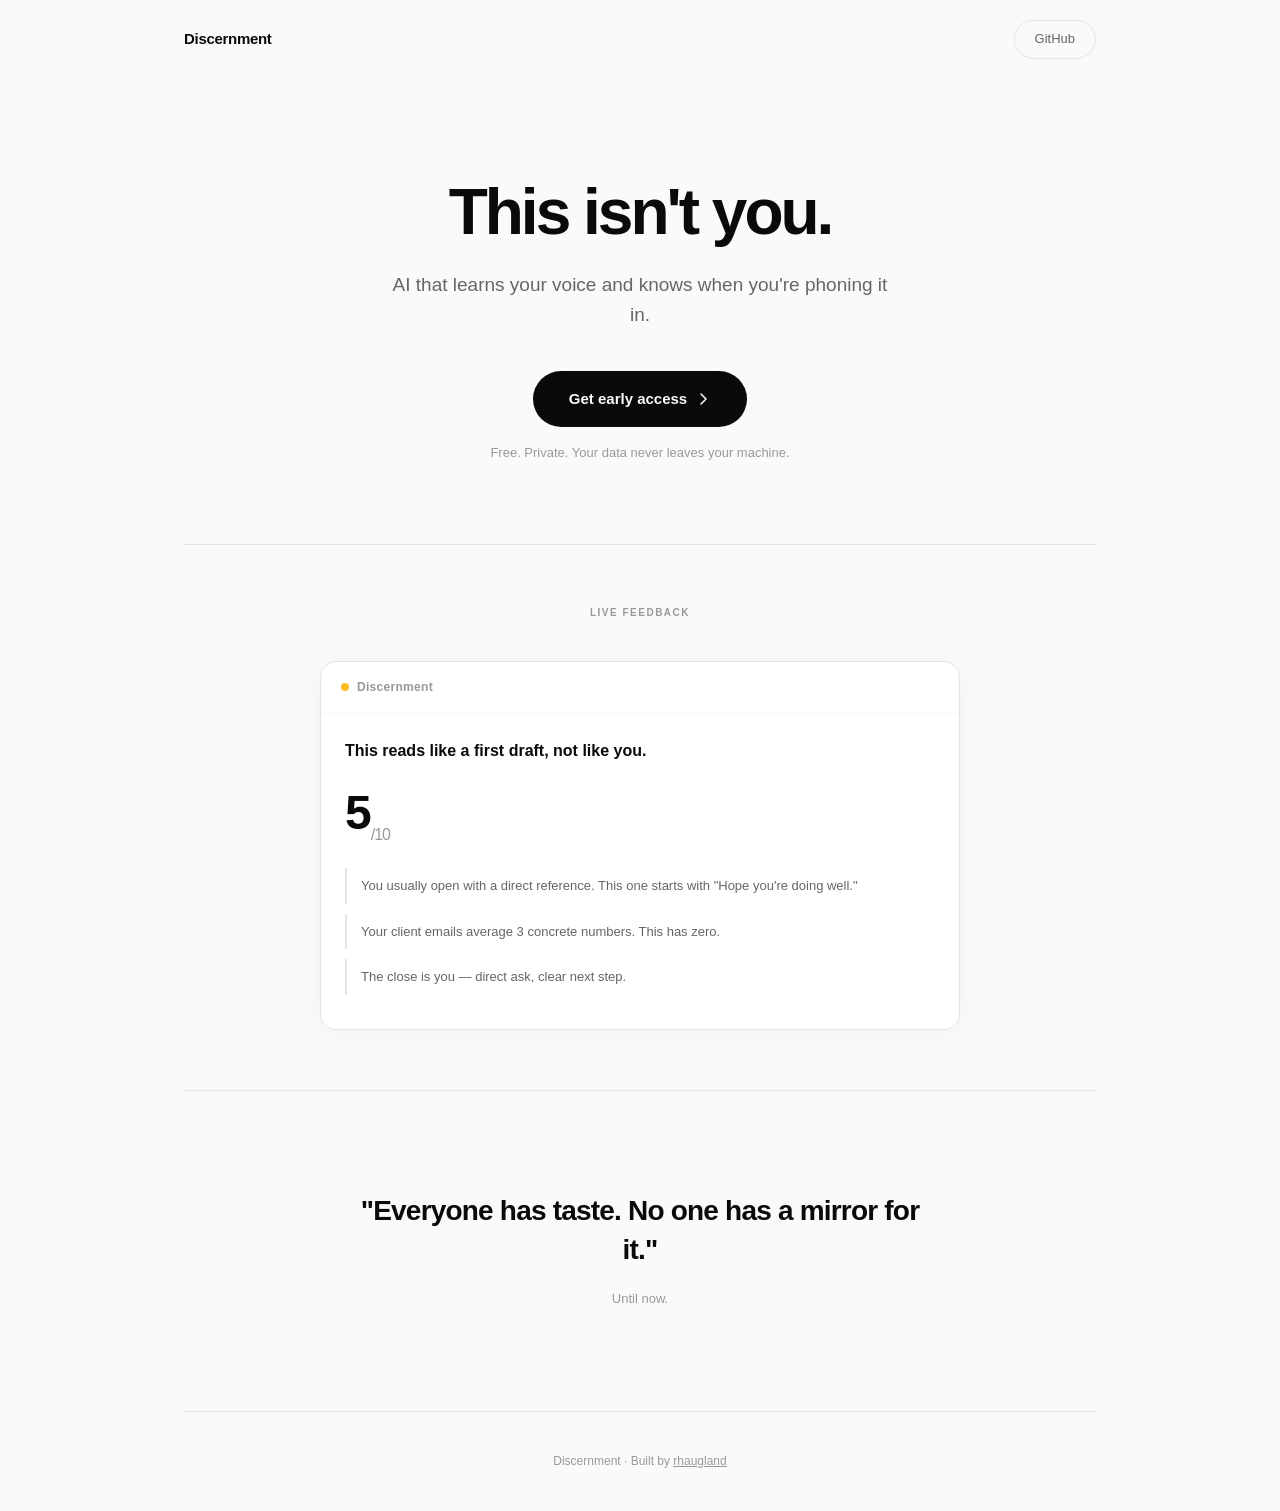
==== site/index.html @ fcc42fff "Remove how it works and what it learns sections Co-Authored-By: Claude Opus 4.6 <noreply@anthropic.c" ====
<!DOCTYPE html>
<html lang="en">
<head>
<meta charset="utf-8">
<meta name="viewport" content="width=device-width, initial-scale=1">
<title>Discernment — Your Personal Taste Engine</title>
<meta name="description" content="Discernment reads your writing, learns your voice, and tells you when you're not being you. A Chrome extension that holds you to your own standard.">
<style>
  * { margin: 0; padding: 0; box-sizing: border-box; }

  :root {
    --black: #0a0a0a;
    --white: #fafafa;
    --gray-1: #f5f5f5;
    --gray-2: #e5e5e5;
    --gray-3: #999;
    --gray-4: #666;
    --green: #34d399;
    --yellow: #fbbf24;
    --red: #f87171;
  }

  body {
    font-family: -apple-system, BlinkMacSystemFont, "SF Pro Display", "Helvetica Neue", sans-serif;
    background: var(--white);
    color: var(--black);
    line-height: 1.6;
    -webkit-font-smoothing: antialiased;
  }

  .container { max-width: 960px; margin: 0 auto; padding: 0 24px; }

  /* ── Nav ── */
  nav {
    padding: 20px 0;
    display: flex;
    justify-content: space-between;
    align-items: center;
  }
  .logo { font-size: 15px; font-weight: 700; letter-spacing: -0.3px; }
  .nav-link {
    font-size: 13px; color: var(--gray-4); text-decoration: none;
    padding: 8px 20px; border: 1px solid var(--gray-2); border-radius: 100px;
    transition: all 0.15s;
  }
  .nav-link:hover { border-color: var(--black); color: var(--black); }

  /* ── Hero ── */
  .hero {
    text-align: center;
    padding: 100px 0 80px;
    max-width: 680px;
    margin: 0 auto;
  }
  .hero h1 {
    font-size: 64px;
    font-weight: 700;
    letter-spacing: -3px;
    line-height: 1.05;
    margin-bottom: 24px;
  }
  .hero p {
    font-size: 19px;
    color: var(--gray-4);
    line-height: 1.6;
    max-width: 520px;
    margin: 0 auto 40px;
  }
  .hero-cta {
    display: inline-flex;
    align-items: center;
    gap: 8px;
    padding: 16px 36px;
    background: var(--black);
    color: var(--white);
    border: none;
    border-radius: 100px;
    font-size: 15px;
    font-weight: 600;
    text-decoration: none;
    transition: all 0.2s;
    cursor: pointer;
    font-family: inherit;
  }
  .hero-cta:hover { transform: translateY(-2px); box-shadow: 0 8px 30px rgba(0,0,0,0.12); }
  .hero-sub {
    margin-top: 16px;
    font-size: 13px;
    color: var(--gray-3);
  }

  /* ── Demo section ── */
  .demo {
    padding: 60px 0;
    border-top: 1px solid var(--gray-2);
  }
  .demo-label {
    text-align: center;
    font-size: 10px;
    font-weight: 700;
    text-transform: uppercase;
    letter-spacing: 1.5px;
    color: var(--gray-3);
    margin-bottom: 40px;
  }

  .demo-card {
    background: #fff;
    border-radius: 16px;
    border: 1px solid var(--gray-2);
    overflow: hidden;
    max-width: 640px;
    margin: 0 auto;
    box-shadow: 0 2px 20px rgba(0,0,0,0.04);
  }
  .demo-header {
    padding: 16px 20px;
    border-bottom: 1px solid var(--gray-1);
    display: flex;
    align-items: center;
    gap: 8px;
  }
  .demo-dot {
    width: 8px; height: 8px; border-radius: 50%;
  }
  .demo-header span {
    font-size: 12px; font-weight: 600; color: var(--gray-3);
    letter-spacing: 0.3px;
  }
  .demo-body { padding: 24px; }
  .demo-verdict {
    font-size: 16px; font-weight: 600; margin-bottom: 12px;
  }
  .demo-score {
    font-size: 48px; font-weight: 700; letter-spacing: -1px; margin-bottom: 16px;
  }
  .demo-score sub { font-size: 16px; color: var(--gray-3); font-weight: 400; }
  .demo-detail {
    padding: 8px 0 8px 14px;
    border-left: 2px solid var(--gray-2);
    font-size: 13px;
    color: var(--gray-4);
    margin-bottom: 10px;
    line-height: 1.5;
  }

  /* ── How it works ── */
  .how {
    padding: 80px 0;
    border-top: 1px solid var(--gray-2);
  }
  .how h2 {
    text-align: center;
    font-size: 36px;
    font-weight: 700;
    letter-spacing: -1.5px;
    margin-bottom: 60px;
  }
  .steps-grid {
    display: grid;
    grid-template-columns: repeat(4, 1fr);
    gap: 32px;
  }
  .step-card { text-align: center; }
  .step-num {
    width: 36px; height: 36px; border-radius: 50%;
    background: var(--black); color: var(--white);
    display: inline-flex; align-items: center; justify-content: center;
    font-size: 14px; font-weight: 700; margin-bottom: 16px;
  }
  .step-card h3 { font-size: 15px; font-weight: 600; margin-bottom: 8px; }
  .step-card p { font-size: 13px; color: var(--gray-4); line-height: 1.5; }

  /* ── Features ── */
  .features {
    padding: 80px 0;
    border-top: 1px solid var(--gray-2);
  }
  .features h2 {
    text-align: center;
    font-size: 36px;
    font-weight: 700;
    letter-spacing: -1.5px;
    margin-bottom: 60px;
  }
  .feature-grid {
    display: grid;
    grid-template-columns: 1fr 1fr;
    gap: 16px;
  }
  .feature-card {
    background: #fff;
    border: 1px solid var(--gray-2);
    border-radius: 14px;
    padding: 28px;
  }
  .feature-card h3 { font-size: 15px; font-weight: 600; margin-bottom: 8px; }
  .feature-card p { font-size: 13px; color: var(--gray-4); line-height: 1.5; }

  /* ── The line ── */
  .the-line {
    padding: 100px 0;
    text-align: center;
    border-top: 1px solid var(--gray-2);
  }
  .the-line blockquote {
    font-size: 28px;
    font-weight: 600;
    letter-spacing: -0.8px;
    line-height: 1.4;
    max-width: 560px;
    margin: 0 auto 16px;
  }
  .the-line cite {
    font-style: normal;
    font-size: 13px;
    color: var(--gray-3);
  }

  /* ── Footer ── */
  footer {
    padding: 40px 0;
    border-top: 1px solid var(--gray-2);
    text-align: center;
    font-size: 12px;
    color: var(--gray-3);
  }

  /* ── Responsive ── */
  @media (max-width: 768px) {
    .hero h1 { font-size: 40px; letter-spacing: -2px; }
    .hero p { font-size: 16px; }
    .steps-grid { grid-template-columns: 1fr 1fr; gap: 24px; }
    .feature-grid { grid-template-columns: 1fr; }
    .how h2, .features h2 { font-size: 28px; }
    .the-line blockquote { font-size: 22px; }
  }
</style>
</head>
<body>

<div class="container">
  <nav>
    <div class="logo">Discernment</div>
    <a href="https://github.com/rhaugland/discernment" class="nav-link" target="_blank">GitHub</a>
  </nav>
</div>

<div class="container">
  <div class="hero">
    <h1>This isn't you.</h1>
    <p>AI that learns your voice and knows when you're phoning it in.</p>
    <a href="https://github.com/rhaugland/discernment" class="hero-cta">
      Get early access
      <svg width="16" height="16" viewBox="0 0 16 16" fill="none"><path d="M6 3L11 8L6 13" stroke="currentColor" stroke-width="1.5" stroke-linecap="round" stroke-linejoin="round"/></svg>
    </a>
    <div class="hero-sub">Free. Private. Your data never leaves your machine.</div>
  </div>
</div>

<div class="container">
  <div class="demo">
    <div class="demo-label">Live feedback</div>
    <div class="demo-card">
      <div class="demo-header">
        <div class="demo-dot" style="background: var(--yellow);"></div>
        <span>Discernment</span>
      </div>
      <div class="demo-body">
        <div class="demo-verdict">This reads like a first draft, not like you.</div>
        <div class="demo-score">5<sub>/10</sub></div>
        <div class="demo-detail">You usually open with a direct reference. This one starts with "Hope you're doing well."</div>
        <div class="demo-detail">Your client emails average 3 concrete numbers. This has zero.</div>
        <div class="demo-detail">The close is you — direct ask, clear next step.</div>
      </div>
    </div>
  </div>
</div>


<div class="container">
  <div class="the-line">
    <blockquote>"Everyone has taste. No one has a mirror for it."</blockquote>
    <cite>Until now.</cite>
  </div>
</div>

<div class="container">
  <footer>
    Discernment &middot; Built by <a href="https://github.com/rhaugland" style="color: inherit;">rhaugland</a>
  </footer>
</div>

</body>
</html>
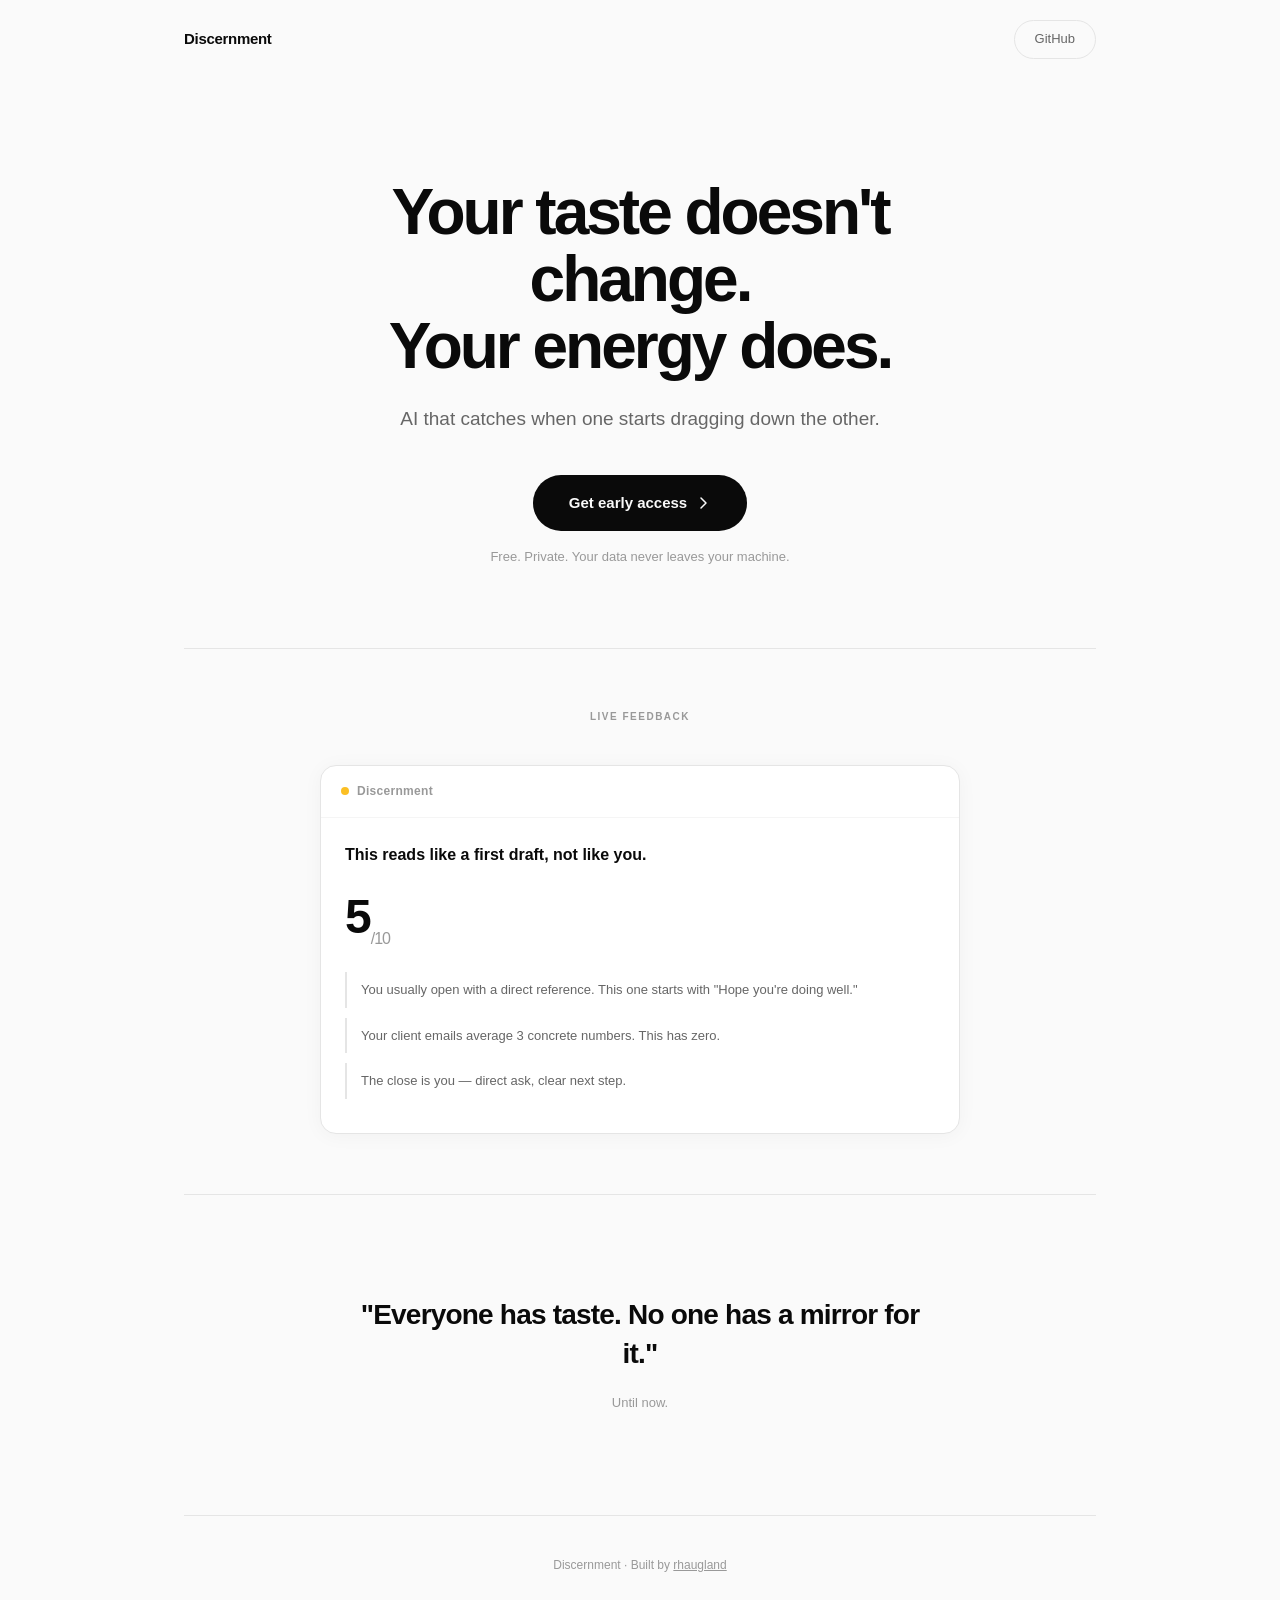
==== commit 9b512cf6: "New hero copy — taste vs energy framing Co-Authored-By: Claude Opus 4.6 <noreply@anthropic.com>" ====
--- a/site/index.html
+++ b/site/index.html
@@ -248,8 +248,8 @@
 
 <div class="container">
   <div class="hero">
-    <h1>This isn't you.</h1>
-    <p>AI that learns your voice and knows when you're phoning it in.</p>
+    <h1>Your taste doesn't change.<br>Your energy does.</h1>
+    <p>AI that catches when one starts dragging down the other.</p>
     <a href="https://github.com/rhaugland/discernment" class="hero-cta">
       Get early access
       <svg width="16" height="16" viewBox="0 0 16 16" fill="none"><path d="M6 3L11 8L6 13" stroke="currentColor" stroke-width="1.5" stroke-linecap="round" stroke-linejoin="round"/></svg>
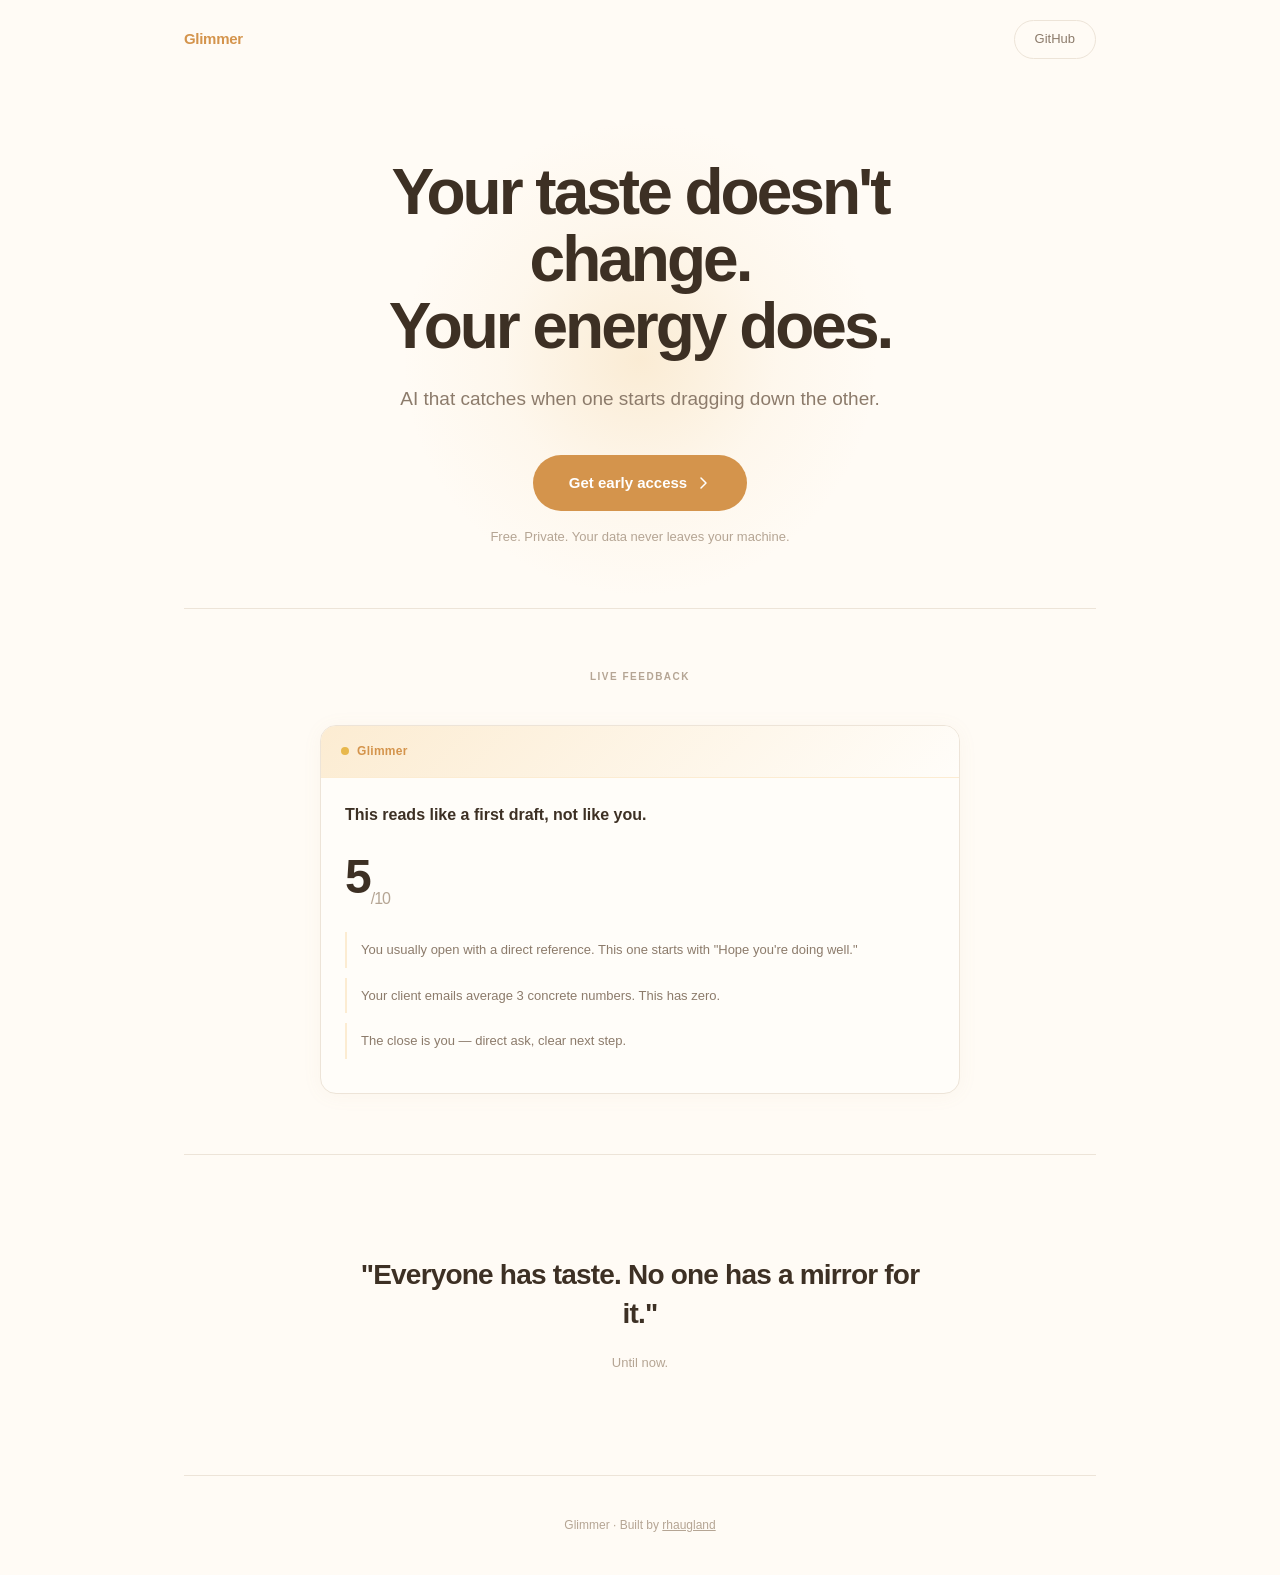
==== commit 7c3318cd: "Rebrand to Glimmer — warm gold palette, sun-through-clouds feel Co-Authored-By: Claude Opus 4.6 <nor" ====
--- a/site/index.html
+++ b/site/index.html
@@ -3,27 +3,32 @@
 <head>
 <meta charset="utf-8">
 <meta name="viewport" content="width=device-width, initial-scale=1">
-<title>Discernment — Your Personal Taste Engine</title>
-<meta name="description" content="Discernment reads your writing, learns your voice, and tells you when you're not being you. A Chrome extension that holds you to your own standard.">
+<title>Glimmer — Your Personal Taste Engine</title>
+<meta name="description" content="AI that learns your voice and catches when your energy isn't matching your taste.">
 <style>
   * { margin: 0; padding: 0; box-sizing: border-box; }
 
   :root {
-    --black: #0a0a0a;
-    --white: #fafafa;
-    --gray-1: #f5f5f5;
-    --gray-2: #e5e5e5;
-    --gray-3: #999;
-    --gray-4: #666;
-    --green: #34d399;
-    --yellow: #fbbf24;
-    --red: #f87171;
+    --cream: #FFFBF5;
+    --warm-white: #FFF7ED;
+    --gold: #D4944C;
+    --gold-light: #F0C888;
+    --gold-glow: #FCECD2;
+    --amber: #C17F3A;
+    --text: #3D3024;
+    --text-soft: #8C7B6B;
+    --text-muted: #B5A594;
+    --border: #EDE4D8;
+    --card: #FFFDF9;
+    --green: #7EBD6E;
+    --yellow: #E8B84C;
+    --red: #D4735E;
   }
 
   body {
     font-family: -apple-system, BlinkMacSystemFont, "SF Pro Display", "Helvetica Neue", sans-serif;
-    background: var(--white);
-    color: var(--black);
+    background: var(--cream);
+    color: var(--text);
     line-height: 1.6;
     -webkit-font-smoothing: antialiased;
   }
@@ -37,42 +42,67 @@
     justify-content: space-between;
     align-items: center;
   }
-  .logo { font-size: 15px; font-weight: 700; letter-spacing: -0.3px; }
+  .logo {
+    font-size: 15px; font-weight: 700; letter-spacing: -0.3px;
+    color: var(--gold);
+  }
   .nav-link {
-    font-size: 13px; color: var(--gray-4); text-decoration: none;
-    padding: 8px 20px; border: 1px solid var(--gray-2); border-radius: 100px;
+    font-size: 13px; color: var(--text-soft); text-decoration: none;
+    padding: 8px 20px; border: 1px solid var(--border); border-radius: 100px;
     transition: all 0.15s;
   }
-  .nav-link:hover { border-color: var(--black); color: var(--black); }
+  .nav-link:hover { border-color: var(--gold); color: var(--text); }
 
   /* ── Hero ── */
   .hero {
     text-align: center;
-    padding: 100px 0 80px;
-    max-width: 680px;
+    padding: 80px 0 60px;
+    max-width: 700px;
     margin: 0 auto;
-  }
+    position: relative;
+  }
+
+  /* Sun glow behind heading */
+  .hero::before {
+    content: '';
+    position: absolute;
+    top: 40px;
+    left: 50%;
+    transform: translateX(-50%);
+    width: 480px;
+    height: 480px;
+    background: radial-gradient(circle, rgba(240, 200, 136, 0.3) 0%, rgba(240, 200, 136, 0.08) 40%, transparent 70%);
+    border-radius: 50%;
+    pointer-events: none;
+    z-index: 0;
+  }
+
   .hero h1 {
     font-size: 64px;
     font-weight: 700;
     letter-spacing: -3px;
     line-height: 1.05;
     margin-bottom: 24px;
+    position: relative;
+    z-index: 1;
+    color: var(--text);
   }
   .hero p {
     font-size: 19px;
-    color: var(--gray-4);
+    color: var(--text-soft);
     line-height: 1.6;
     max-width: 520px;
     margin: 0 auto 40px;
+    position: relative;
+    z-index: 1;
   }
   .hero-cta {
     display: inline-flex;
     align-items: center;
     gap: 8px;
     padding: 16px 36px;
-    background: var(--black);
-    color: var(--white);
+    background: var(--gold);
+    color: #fff;
     border: none;
     border-radius: 100px;
     font-size: 15px;
@@ -81,18 +111,26 @@
     transition: all 0.2s;
     cursor: pointer;
     font-family: inherit;
-  }
-  .hero-cta:hover { transform: translateY(-2px); box-shadow: 0 8px 30px rgba(0,0,0,0.12); }
+    position: relative;
+    z-index: 1;
+  }
+  .hero-cta:hover {
+    background: var(--amber);
+    transform: translateY(-2px);
+    box-shadow: 0 8px 30px rgba(212, 148, 76, 0.25);
+  }
   .hero-sub {
     margin-top: 16px;
     font-size: 13px;
-    color: var(--gray-3);
+    color: var(--text-muted);
+    position: relative;
+    z-index: 1;
   }
 
   /* ── Demo section ── */
   .demo {
     padding: 60px 0;
-    border-top: 1px solid var(--gray-2);
+    border-top: 1px solid var(--border);
   }
   .demo-label {
     text-align: center;
@@ -100,108 +138,58 @@
     font-weight: 700;
     text-transform: uppercase;
     letter-spacing: 1.5px;
-    color: var(--gray-3);
+    color: var(--text-muted);
     margin-bottom: 40px;
   }
 
   .demo-card {
-    background: #fff;
+    background: var(--card);
     border-radius: 16px;
-    border: 1px solid var(--gray-2);
+    border: 1px solid var(--border);
     overflow: hidden;
     max-width: 640px;
     margin: 0 auto;
-    box-shadow: 0 2px 20px rgba(0,0,0,0.04);
+    box-shadow: 0 2px 20px rgba(180, 150, 100, 0.06);
   }
   .demo-header {
     padding: 16px 20px;
-    border-bottom: 1px solid var(--gray-1);
+    border-bottom: 1px solid var(--gold-glow);
     display: flex;
     align-items: center;
     gap: 8px;
+    background: linear-gradient(135deg, var(--gold-glow) 0%, var(--card) 100%);
   }
   .demo-dot {
     width: 8px; height: 8px; border-radius: 50%;
   }
   .demo-header span {
-    font-size: 12px; font-weight: 600; color: var(--gray-3);
+    font-size: 12px; font-weight: 600; color: var(--gold);
     letter-spacing: 0.3px;
   }
   .demo-body { padding: 24px; }
   .demo-verdict {
     font-size: 16px; font-weight: 600; margin-bottom: 12px;
+    color: var(--text);
   }
   .demo-score {
     font-size: 48px; font-weight: 700; letter-spacing: -1px; margin-bottom: 16px;
-  }
-  .demo-score sub { font-size: 16px; color: var(--gray-3); font-weight: 400; }
+    color: var(--text);
+  }
+  .demo-score sub { font-size: 16px; color: var(--text-muted); font-weight: 400; }
   .demo-detail {
     padding: 8px 0 8px 14px;
-    border-left: 2px solid var(--gray-2);
+    border-left: 2px solid var(--gold-glow);
     font-size: 13px;
-    color: var(--gray-4);
+    color: var(--text-soft);
     margin-bottom: 10px;
     line-height: 1.5;
   }
-
-  /* ── How it works ── */
-  .how {
-    padding: 80px 0;
-    border-top: 1px solid var(--gray-2);
-  }
-  .how h2 {
-    text-align: center;
-    font-size: 36px;
-    font-weight: 700;
-    letter-spacing: -1.5px;
-    margin-bottom: 60px;
-  }
-  .steps-grid {
-    display: grid;
-    grid-template-columns: repeat(4, 1fr);
-    gap: 32px;
-  }
-  .step-card { text-align: center; }
-  .step-num {
-    width: 36px; height: 36px; border-radius: 50%;
-    background: var(--black); color: var(--white);
-    display: inline-flex; align-items: center; justify-content: center;
-    font-size: 14px; font-weight: 700; margin-bottom: 16px;
-  }
-  .step-card h3 { font-size: 15px; font-weight: 600; margin-bottom: 8px; }
-  .step-card p { font-size: 13px; color: var(--gray-4); line-height: 1.5; }
-
-  /* ── Features ── */
-  .features {
-    padding: 80px 0;
-    border-top: 1px solid var(--gray-2);
-  }
-  .features h2 {
-    text-align: center;
-    font-size: 36px;
-    font-weight: 700;
-    letter-spacing: -1.5px;
-    margin-bottom: 60px;
-  }
-  .feature-grid {
-    display: grid;
-    grid-template-columns: 1fr 1fr;
-    gap: 16px;
-  }
-  .feature-card {
-    background: #fff;
-    border: 1px solid var(--gray-2);
-    border-radius: 14px;
-    padding: 28px;
-  }
-  .feature-card h3 { font-size: 15px; font-weight: 600; margin-bottom: 8px; }
-  .feature-card p { font-size: 13px; color: var(--gray-4); line-height: 1.5; }
 
   /* ── The line ── */
   .the-line {
     padding: 100px 0;
     text-align: center;
-    border-top: 1px solid var(--gray-2);
+    border-top: 1px solid var(--border);
   }
   .the-line blockquote {
     font-size: 28px;
@@ -210,29 +198,29 @@
     line-height: 1.4;
     max-width: 560px;
     margin: 0 auto 16px;
+    color: var(--text);
   }
   .the-line cite {
     font-style: normal;
     font-size: 13px;
-    color: var(--gray-3);
+    color: var(--text-muted);
   }
 
   /* ── Footer ── */
   footer {
     padding: 40px 0;
-    border-top: 1px solid var(--gray-2);
+    border-top: 1px solid var(--border);
     text-align: center;
     font-size: 12px;
-    color: var(--gray-3);
-  }
+    color: var(--text-muted);
+  }
+  footer a { color: var(--text-muted); }
 
   /* ── Responsive ── */
   @media (max-width: 768px) {
     .hero h1 { font-size: 40px; letter-spacing: -2px; }
     .hero p { font-size: 16px; }
-    .steps-grid { grid-template-columns: 1fr 1fr; gap: 24px; }
-    .feature-grid { grid-template-columns: 1fr; }
-    .how h2, .features h2 { font-size: 28px; }
+    .hero::before { width: 300px; height: 300px; }
     .the-line blockquote { font-size: 22px; }
   }
 </style>
@@ -241,7 +229,7 @@
 
 <div class="container">
   <nav>
-    <div class="logo">Discernment</div>
+    <div class="logo">Glimmer</div>
     <a href="https://github.com/rhaugland/discernment" class="nav-link" target="_blank">GitHub</a>
   </nav>
 </div>
@@ -264,7 +252,7 @@
     <div class="demo-card">
       <div class="demo-header">
         <div class="demo-dot" style="background: var(--yellow);"></div>
-        <span>Discernment</span>
+        <span>Glimmer</span>
       </div>
       <div class="demo-body">
         <div class="demo-verdict">This reads like a first draft, not like you.</div>
@@ -277,7 +265,6 @@
   </div>
 </div>
 
-
 <div class="container">
   <div class="the-line">
     <blockquote>"Everyone has taste. No one has a mirror for it."</blockquote>
@@ -287,7 +274,7 @@
 
 <div class="container">
   <footer>
-    Discernment &middot; Built by <a href="https://github.com/rhaugland" style="color: inherit;">rhaugland</a>
+    Glimmer &middot; Built by <a href="https://github.com/rhaugland">rhaugland</a>
   </footer>
 </div>
 
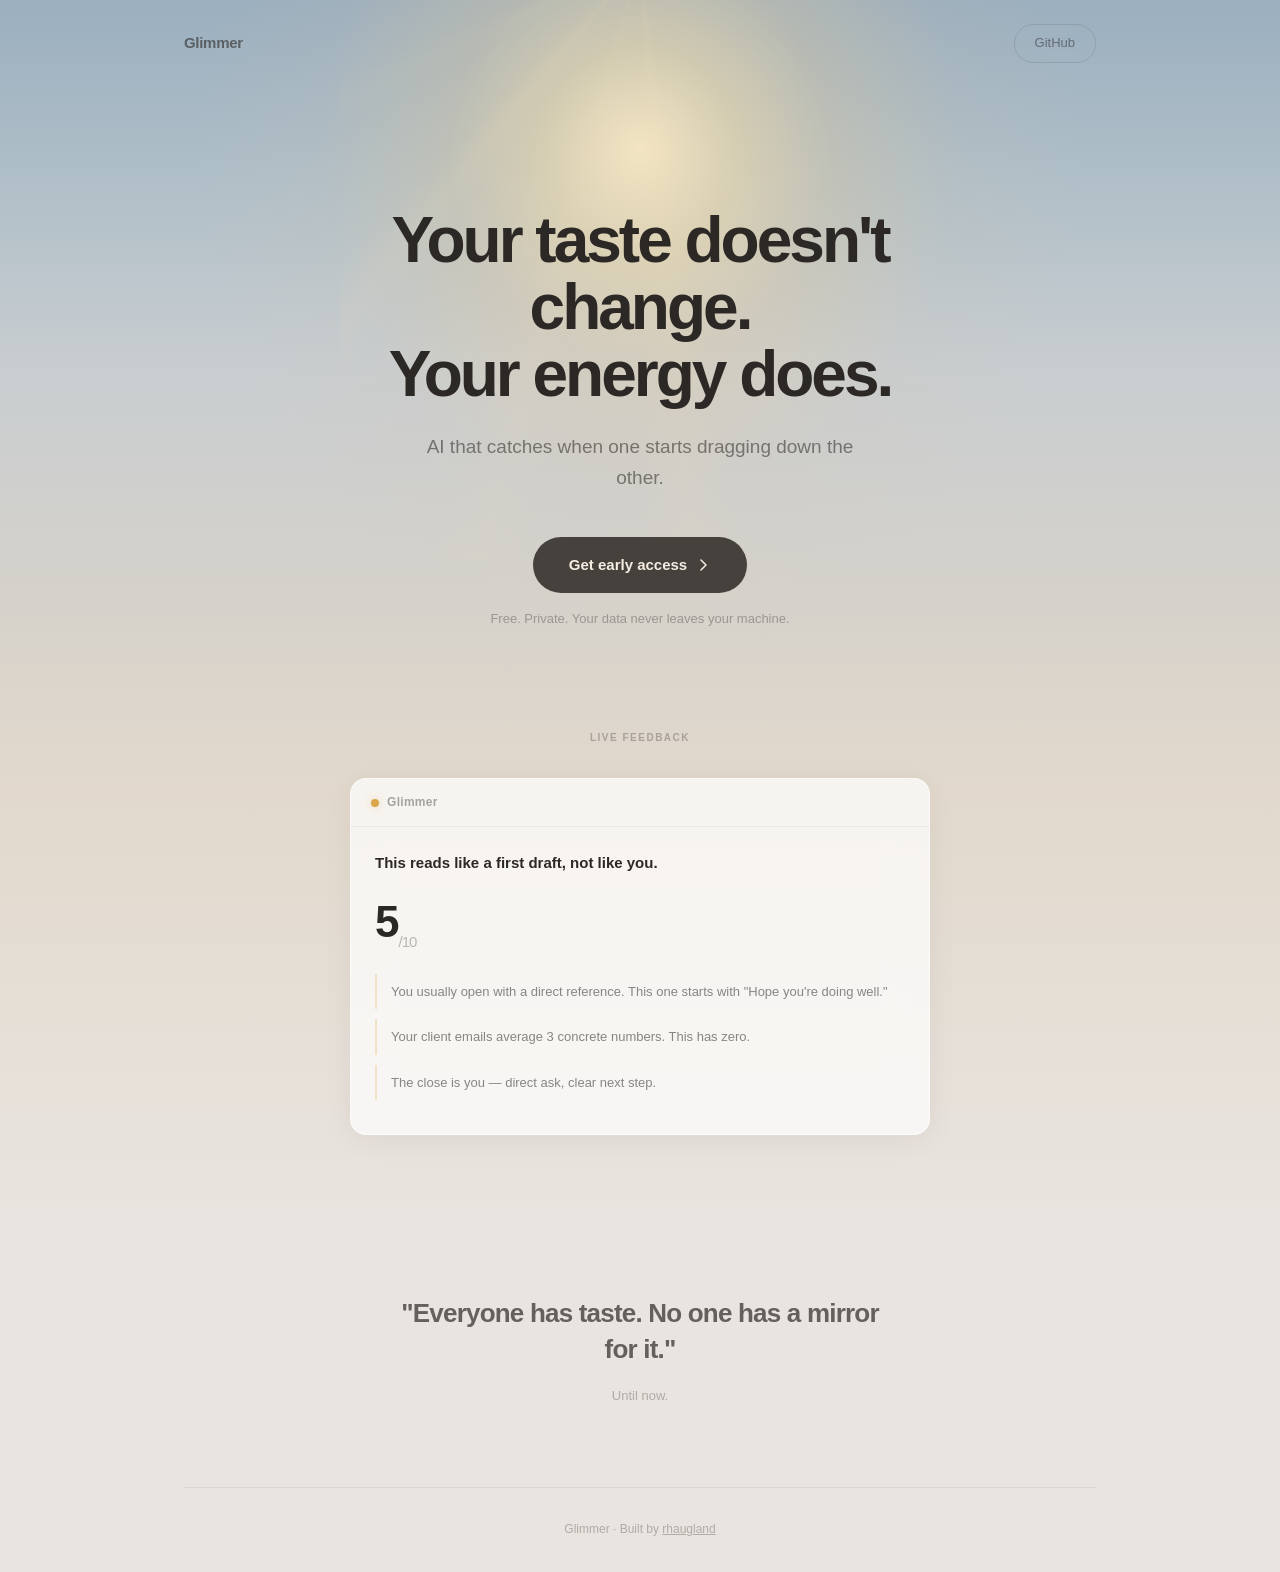
==== commit 6803b8cb: "Redesign — overcast sky with sunbreak, light rays, breathing glow Co-Authored-By: Claude Opus 4.6 <n" ====
--- a/site/index.html
+++ b/site/index.html
@@ -3,134 +3,172 @@
 <head>
 <meta charset="utf-8">
 <meta name="viewport" content="width=device-width, initial-scale=1">
-<title>Glimmer — Your Personal Taste Engine</title>
+<title>Glimmer</title>
 <meta name="description" content="AI that learns your voice and catches when your energy isn't matching your taste.">
 <style>
   * { margin: 0; padding: 0; box-sizing: border-box; }
 
-  :root {
-    --cream: #FFFBF5;
-    --warm-white: #FFF7ED;
-    --gold: #D4944C;
-    --gold-light: #F0C888;
-    --gold-glow: #FCECD2;
-    --amber: #C17F3A;
-    --text: #3D3024;
-    --text-soft: #8C7B6B;
-    --text-muted: #B5A594;
-    --border: #EDE4D8;
-    --card: #FFFDF9;
-    --green: #7EBD6E;
-    --yellow: #E8B84C;
-    --red: #D4735E;
-  }
-
   body {
     font-family: -apple-system, BlinkMacSystemFont, "SF Pro Display", "Helvetica Neue", sans-serif;
-    background: var(--cream);
-    color: var(--text);
+    background: #E8E4DF;
+    color: #2C2825;
     line-height: 1.6;
     -webkit-font-smoothing: antialiased;
-  }
-
-  .container { max-width: 960px; margin: 0 auto; padding: 0 24px; }
+    overflow-x: hidden;
+  }
+
+  /* ── The sky ── */
+  .sky {
+    position: relative;
+    min-height: 100vh;
+    background: linear-gradient(
+      180deg,
+      #9BAFBF 0%,
+      #B0BFC8 15%,
+      #C8CDD0 30%,
+      #D6D2CB 50%,
+      #E2D9CC 65%,
+      #E8E4DF 100%
+    );
+    overflow: hidden;
+  }
+
+  /* The break — where sun pushes through */
+  .sunbreak {
+    position: absolute;
+    top: -60px;
+    left: 50%;
+    transform: translateX(-50%);
+    width: 900px;
+    height: 700px;
+    background: radial-gradient(
+      ellipse at 50% 30%,
+      rgba(255, 236, 194, 0.85) 0%,
+      rgba(255, 223, 160, 0.5) 15%,
+      rgba(245, 205, 140, 0.25) 30%,
+      rgba(220, 195, 160, 0.08) 50%,
+      transparent 70%
+    );
+    pointer-events: none;
+    animation: breathe 8s ease-in-out infinite;
+  }
+
+  /* Light rays */
+  .rays {
+    position: absolute;
+    top: -40px;
+    left: 50%;
+    transform: translateX(-50%);
+    width: 600px;
+    height: 600px;
+    background:
+      conic-gradient(
+        from 170deg at 50% 0%,
+        transparent 0deg,
+        rgba(255, 230, 180, 0.06) 5deg,
+        transparent 10deg,
+        transparent 20deg,
+        rgba(255, 230, 180, 0.04) 25deg,
+        transparent 30deg,
+        transparent 45deg,
+        rgba(255, 230, 180, 0.07) 50deg,
+        transparent 55deg,
+        transparent 70deg,
+        rgba(255, 230, 180, 0.03) 75deg,
+        transparent 80deg,
+        transparent 160deg,
+        rgba(255, 230, 180, 0.05) 165deg,
+        transparent 170deg,
+        transparent 180deg
+      );
+    pointer-events: none;
+    animation: rotate-slow 120s linear infinite;
+  }
+
+  @keyframes breathe {
+    0%, 100% { opacity: 0.85; transform: translateX(-50%) scale(1); }
+    50% { opacity: 1; transform: translateX(-50%) scale(1.04); }
+  }
+
+  @keyframes rotate-slow {
+    from { transform: translateX(-50%) rotate(0deg); }
+    to { transform: translateX(-50%) rotate(360deg); }
+  }
+
+  .container { max-width: 960px; margin: 0 auto; padding: 0 24px; position: relative; z-index: 2; }
 
   /* ── Nav ── */
   nav {
-    padding: 20px 0;
+    padding: 24px 0;
     display: flex;
     justify-content: space-between;
     align-items: center;
   }
   .logo {
     font-size: 15px; font-weight: 700; letter-spacing: -0.3px;
-    color: var(--gold);
+    color: rgba(44, 40, 37, 0.6);
   }
   .nav-link {
-    font-size: 13px; color: var(--text-soft); text-decoration: none;
-    padding: 8px 20px; border: 1px solid var(--border); border-radius: 100px;
-    transition: all 0.15s;
-  }
-  .nav-link:hover { border-color: var(--gold); color: var(--text); }
+    font-size: 13px; color: rgba(44, 40, 37, 0.5); text-decoration: none;
+    padding: 8px 20px; border: 1px solid rgba(44, 40, 37, 0.12); border-radius: 100px;
+    transition: all 0.2s;
+    backdrop-filter: blur(4px);
+  }
+  .nav-link:hover { border-color: rgba(44, 40, 37, 0.3); color: rgba(44, 40, 37, 0.8); }
 
   /* ── Hero ── */
   .hero {
     text-align: center;
-    padding: 80px 0 60px;
+    padding: 120px 0 100px;
     max-width: 700px;
     margin: 0 auto;
-    position: relative;
-  }
-
-  /* Sun glow behind heading */
-  .hero::before {
-    content: '';
-    position: absolute;
-    top: 40px;
-    left: 50%;
-    transform: translateX(-50%);
-    width: 480px;
-    height: 480px;
-    background: radial-gradient(circle, rgba(240, 200, 136, 0.3) 0%, rgba(240, 200, 136, 0.08) 40%, transparent 70%);
-    border-radius: 50%;
-    pointer-events: none;
-    z-index: 0;
-  }
-
+  }
   .hero h1 {
     font-size: 64px;
     font-weight: 700;
     letter-spacing: -3px;
     line-height: 1.05;
     margin-bottom: 24px;
-    position: relative;
-    z-index: 1;
-    color: var(--text);
+    color: #2C2825;
   }
   .hero p {
     font-size: 19px;
-    color: var(--text-soft);
+    color: rgba(44, 40, 37, 0.55);
     line-height: 1.6;
-    max-width: 520px;
-    margin: 0 auto 40px;
-    position: relative;
-    z-index: 1;
+    max-width: 440px;
+    margin: 0 auto 44px;
   }
   .hero-cta {
     display: inline-flex;
     align-items: center;
     gap: 8px;
     padding: 16px 36px;
-    background: var(--gold);
-    color: #fff;
+    background: rgba(44, 40, 37, 0.85);
+    color: #F5EDE2;
     border: none;
     border-radius: 100px;
     font-size: 15px;
     font-weight: 600;
     text-decoration: none;
-    transition: all 0.2s;
+    transition: all 0.25s;
     cursor: pointer;
     font-family: inherit;
-    position: relative;
-    z-index: 1;
+    backdrop-filter: blur(4px);
   }
   .hero-cta:hover {
-    background: var(--amber);
+    background: rgba(44, 40, 37, 0.95);
     transform: translateY(-2px);
-    box-shadow: 0 8px 30px rgba(212, 148, 76, 0.25);
+    box-shadow: 0 12px 40px rgba(44, 40, 37, 0.15);
   }
   .hero-sub {
     margin-top: 16px;
     font-size: 13px;
-    color: var(--text-muted);
-    position: relative;
-    z-index: 1;
-  }
-
-  /* ── Demo section ── */
-  .demo {
-    padding: 60px 0;
-    border-top: 1px solid var(--border);
+    color: rgba(44, 40, 37, 0.35);
+  }
+
+  /* ── Demo ── */
+  .demo-section {
+    padding: 0 0 80px;
   }
   .demo-label {
     text-align: center;
@@ -138,144 +176,154 @@
     font-weight: 700;
     text-transform: uppercase;
     letter-spacing: 1.5px;
-    color: var(--text-muted);
-    margin-bottom: 40px;
-  }
-
+    color: rgba(44, 40, 37, 0.3);
+    margin-bottom: 32px;
+  }
   .demo-card {
-    background: var(--card);
+    background: rgba(255, 255, 255, 0.7);
+    backdrop-filter: blur(20px);
     border-radius: 16px;
-    border: 1px solid var(--border);
+    border: 1px solid rgba(255, 255, 255, 0.5);
     overflow: hidden;
-    max-width: 640px;
+    max-width: 580px;
     margin: 0 auto;
-    box-shadow: 0 2px 20px rgba(180, 150, 100, 0.06);
+    box-shadow: 0 4px 30px rgba(44, 40, 37, 0.06);
   }
   .demo-header {
-    padding: 16px 20px;
-    border-bottom: 1px solid var(--gold-glow);
+    padding: 14px 20px;
+    border-bottom: 1px solid rgba(44, 40, 37, 0.06);
     display: flex;
     align-items: center;
     gap: 8px;
-    background: linear-gradient(135deg, var(--gold-glow) 0%, var(--card) 100%);
   }
   .demo-dot {
     width: 8px; height: 8px; border-radius: 50%;
+    background: #DBA64A;
+    box-shadow: 0 0 8px rgba(219, 166, 74, 0.4);
   }
   .demo-header span {
-    font-size: 12px; font-weight: 600; color: var(--gold);
+    font-size: 12px; font-weight: 600;
+    color: rgba(44, 40, 37, 0.4);
     letter-spacing: 0.3px;
   }
   .demo-body { padding: 24px; }
   .demo-verdict {
-    font-size: 16px; font-weight: 600; margin-bottom: 12px;
-    color: var(--text);
+    font-size: 15px; font-weight: 600; margin-bottom: 12px;
   }
   .demo-score {
-    font-size: 48px; font-weight: 700; letter-spacing: -1px; margin-bottom: 16px;
-    color: var(--text);
-  }
-  .demo-score sub { font-size: 16px; color: var(--text-muted); font-weight: 400; }
+    font-size: 44px; font-weight: 700; letter-spacing: -1px; margin-bottom: 16px;
+  }
+  .demo-score sub { font-size: 15px; color: rgba(44, 40, 37, 0.3); font-weight: 400; }
   .demo-detail {
     padding: 8px 0 8px 14px;
-    border-left: 2px solid var(--gold-glow);
+    border-left: 2px solid rgba(219, 166, 74, 0.25);
     font-size: 13px;
-    color: var(--text-soft);
+    color: rgba(44, 40, 37, 0.55);
     margin-bottom: 10px;
     line-height: 1.5;
   }
 
-  /* ── The line ── */
+  /* ── Bottom ── */
+  .bottom {
+    background: #E8E4DF;
+    position: relative;
+  }
+
   .the-line {
-    padding: 100px 0;
+    padding: 80px 0;
     text-align: center;
-    border-top: 1px solid var(--border);
   }
   .the-line blockquote {
-    font-size: 28px;
+    font-size: 26px;
     font-weight: 600;
     letter-spacing: -0.8px;
     line-height: 1.4;
-    max-width: 560px;
-    margin: 0 auto 16px;
-    color: var(--text);
+    max-width: 500px;
+    margin: 0 auto 14px;
+    color: rgba(44, 40, 37, 0.7);
   }
   .the-line cite {
     font-style: normal;
     font-size: 13px;
-    color: var(--text-muted);
-  }
-
-  /* ── Footer ── */
+    color: rgba(44, 40, 37, 0.3);
+  }
+
   footer {
-    padding: 40px 0;
-    border-top: 1px solid var(--border);
+    padding: 32px 0;
+    border-top: 1px solid rgba(44, 40, 37, 0.08);
     text-align: center;
     font-size: 12px;
-    color: var(--text-muted);
-  }
-  footer a { color: var(--text-muted); }
-
-  /* ── Responsive ── */
+    color: rgba(44, 40, 37, 0.3);
+  }
+  footer a { color: inherit; }
+
   @media (max-width: 768px) {
-    .hero h1 { font-size: 40px; letter-spacing: -2px; }
+    .hero { padding: 80px 0 60px; }
+    .hero h1 { font-size: 38px; letter-spacing: -1.5px; }
     .hero p { font-size: 16px; }
-    .hero::before { width: 300px; height: 300px; }
-    .the-line blockquote { font-size: 22px; }
+    .sunbreak { width: 500px; height: 400px; }
+    .rays { width: 400px; height: 400px; }
+    .the-line blockquote { font-size: 21px; }
   }
 </style>
 </head>
 <body>
 
-<div class="container">
-  <nav>
-    <div class="logo">Glimmer</div>
-    <a href="https://github.com/rhaugland/discernment" class="nav-link" target="_blank">GitHub</a>
-  </nav>
-</div>
-
-<div class="container">
-  <div class="hero">
-    <h1>Your taste doesn't change.<br>Your energy does.</h1>
-    <p>AI that catches when one starts dragging down the other.</p>
-    <a href="https://github.com/rhaugland/discernment" class="hero-cta">
-      Get early access
-      <svg width="16" height="16" viewBox="0 0 16 16" fill="none"><path d="M6 3L11 8L6 13" stroke="currentColor" stroke-width="1.5" stroke-linecap="round" stroke-linejoin="round"/></svg>
-    </a>
-    <div class="hero-sub">Free. Private. Your data never leaves your machine.</div>
-  </div>
-</div>
-
-<div class="container">
-  <div class="demo">
-    <div class="demo-label">Live feedback</div>
-    <div class="demo-card">
-      <div class="demo-header">
-        <div class="demo-dot" style="background: var(--yellow);"></div>
-        <span>Glimmer</span>
-      </div>
-      <div class="demo-body">
-        <div class="demo-verdict">This reads like a first draft, not like you.</div>
-        <div class="demo-score">5<sub>/10</sub></div>
-        <div class="demo-detail">You usually open with a direct reference. This one starts with "Hope you're doing well."</div>
-        <div class="demo-detail">Your client emails average 3 concrete numbers. This has zero.</div>
-        <div class="demo-detail">The close is you — direct ask, clear next step.</div>
+<div class="sky">
+  <div class="sunbreak"></div>
+  <div class="rays"></div>
+
+  <div class="container">
+    <nav>
+      <div class="logo">Glimmer</div>
+      <a href="https://github.com/rhaugland/discernment" class="nav-link" target="_blank">GitHub</a>
+    </nav>
+  </div>
+
+  <div class="container">
+    <div class="hero">
+      <h1>Your taste doesn't change.<br>Your energy does.</h1>
+      <p>AI that catches when one starts dragging down the other.</p>
+      <a href="https://github.com/rhaugland/discernment" class="hero-cta">
+        Get early access
+        <svg width="16" height="16" viewBox="0 0 16 16" fill="none"><path d="M6 3L11 8L6 13" stroke="currentColor" stroke-width="1.5" stroke-linecap="round" stroke-linejoin="round"/></svg>
+      </a>
+      <div class="hero-sub">Free. Private. Your data never leaves your machine.</div>
+    </div>
+  </div>
+
+  <div class="container">
+    <div class="demo-section">
+      <div class="demo-label">Live feedback</div>
+      <div class="demo-card">
+        <div class="demo-header">
+          <div class="demo-dot"></div>
+          <span>Glimmer</span>
+        </div>
+        <div class="demo-body">
+          <div class="demo-verdict">This reads like a first draft, not like you.</div>
+          <div class="demo-score">5<sub>/10</sub></div>
+          <div class="demo-detail">You usually open with a direct reference. This one starts with "Hope you're doing well."</div>
+          <div class="demo-detail">Your client emails average 3 concrete numbers. This has zero.</div>
+          <div class="demo-detail">The close is you — direct ask, clear next step.</div>
+        </div>
       </div>
     </div>
   </div>
 </div>
 
-<div class="container">
-  <div class="the-line">
-    <blockquote>"Everyone has taste. No one has a mirror for it."</blockquote>
-    <cite>Until now.</cite>
-  </div>
-</div>
-
-<div class="container">
-  <footer>
-    Glimmer &middot; Built by <a href="https://github.com/rhaugland">rhaugland</a>
-  </footer>
+<div class="bottom">
+  <div class="container">
+    <div class="the-line">
+      <blockquote>"Everyone has taste. No one has a mirror for it."</blockquote>
+      <cite>Until now.</cite>
+    </div>
+  </div>
+  <div class="container">
+    <footer>
+      Glimmer &middot; Built by <a href="https://github.com/rhaugland">rhaugland</a>
+    </footer>
+  </div>
 </div>
 
 </body>
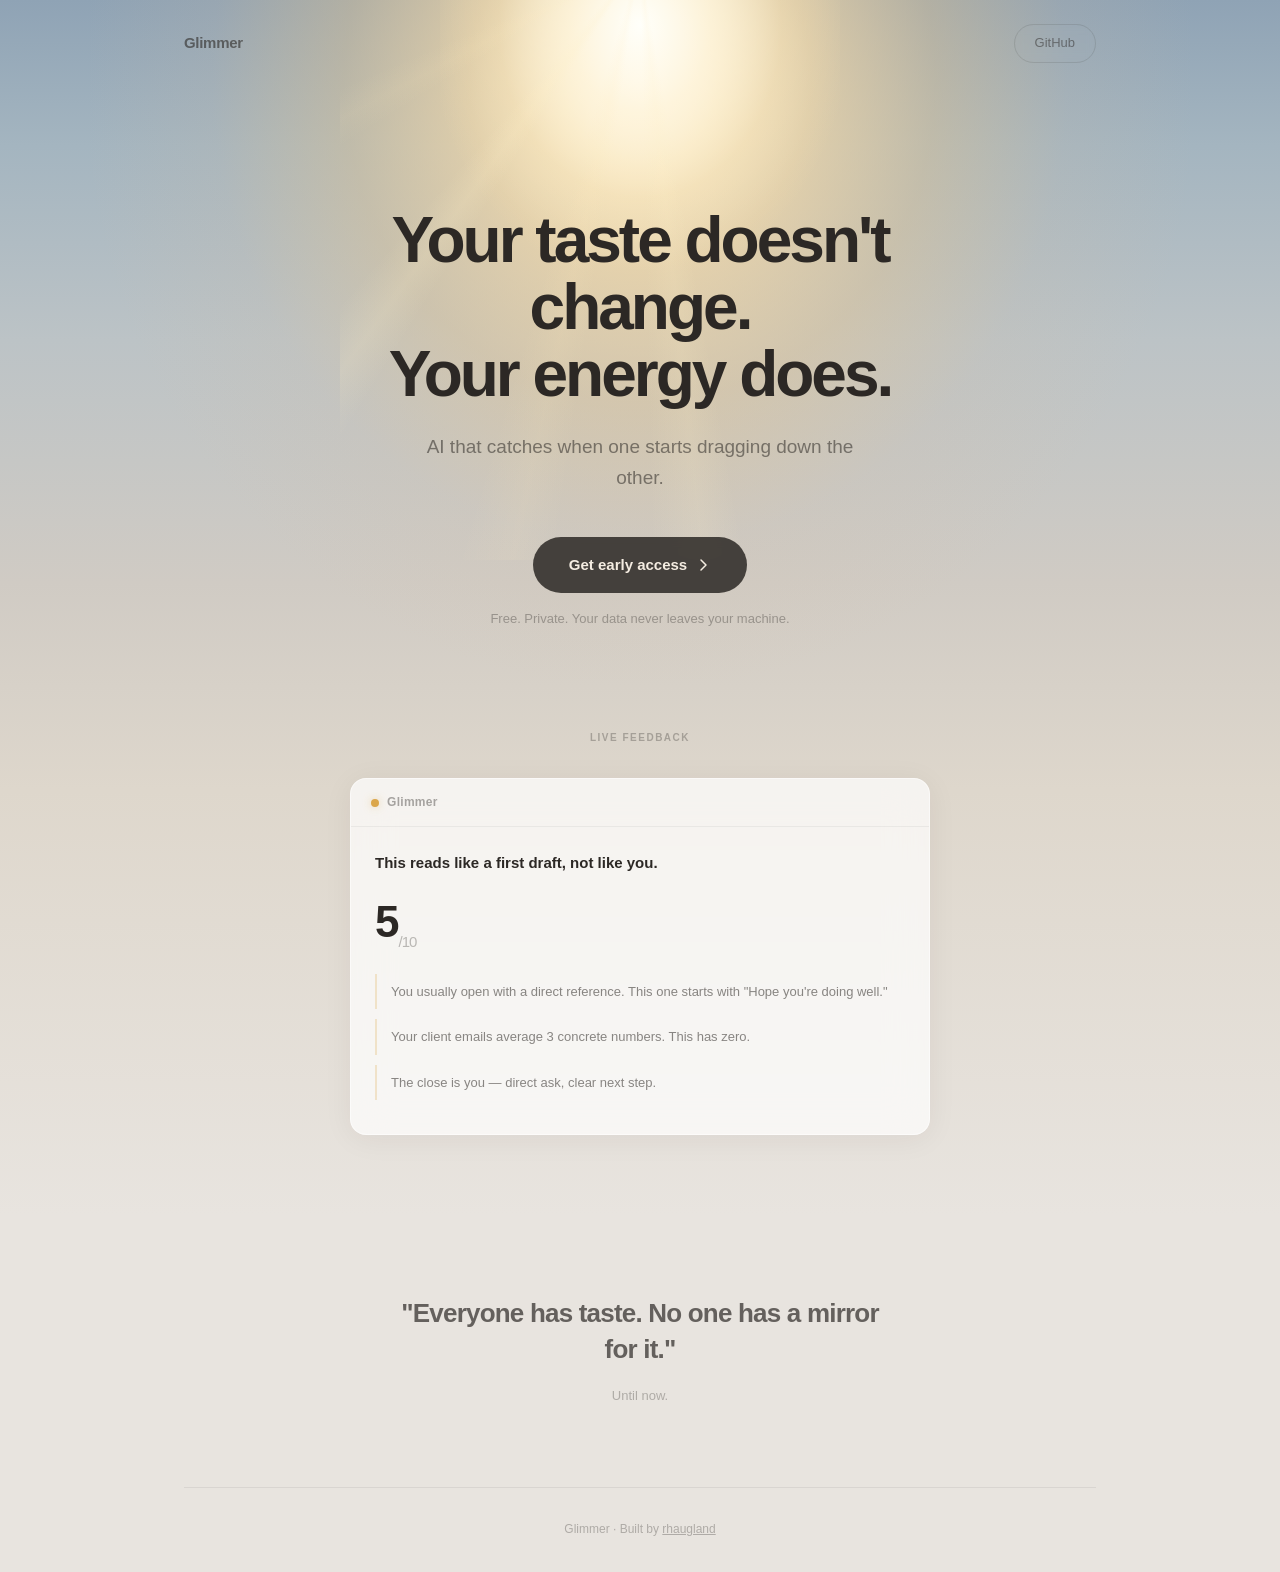
==== commit 050c943b: "Brighter sunbreak — hot white core, stronger glow, visible rays Co-Authored-By: Claude Opus 4.6 <nor" ====
--- a/site/index.html
+++ b/site/index.html
@@ -23,34 +23,54 @@
     min-height: 100vh;
     background: linear-gradient(
       180deg,
-      #9BAFBF 0%,
-      #B0BFC8 15%,
-      #C8CDD0 30%,
-      #D6D2CB 50%,
-      #E2D9CC 65%,
+      #8FA3B5 0%,
+      #A4B5C0 12%,
+      #BCC3C6 28%,
+      #D0CBC4 48%,
+      #DED7CC 65%,
       #E8E4DF 100%
     );
     overflow: hidden;
   }
 
-  /* The break — where sun pushes through */
+  /* The break — where sun pushes through (layered for intensity) */
   .sunbreak {
     position: absolute;
-    top: -60px;
+    top: -120px;
     left: 50%;
     transform: translateX(-50%);
-    width: 900px;
-    height: 700px;
+    width: 1100px;
+    height: 800px;
     background: radial-gradient(
-      ellipse at 50% 30%,
-      rgba(255, 236, 194, 0.85) 0%,
-      rgba(255, 223, 160, 0.5) 15%,
-      rgba(245, 205, 140, 0.25) 30%,
-      rgba(220, 195, 160, 0.08) 50%,
-      transparent 70%
+      ellipse at 50% 25%,
+      rgba(255, 250, 240, 1) 0%,
+      rgba(255, 238, 200, 0.9) 10%,
+      rgba(255, 220, 160, 0.65) 22%,
+      rgba(245, 200, 130, 0.35) 38%,
+      rgba(220, 190, 155, 0.12) 55%,
+      transparent 72%
     );
     pointer-events: none;
     animation: breathe 8s ease-in-out infinite;
+  }
+
+  /* Second glow layer — hot center */
+  .suncore {
+    position: absolute;
+    top: -80px;
+    left: 50%;
+    transform: translateX(-50%);
+    width: 400px;
+    height: 350px;
+    background: radial-gradient(
+      ellipse at 50% 30%,
+      rgba(255, 255, 250, 1) 0%,
+      rgba(255, 245, 220, 0.8) 25%,
+      rgba(255, 230, 180, 0.3) 50%,
+      transparent 75%
+    );
+    pointer-events: none;
+    animation: breathe-core 8s ease-in-out infinite;
   }
 
   /* Light rays */
@@ -65,20 +85,20 @@
       conic-gradient(
         from 170deg at 50% 0%,
         transparent 0deg,
-        rgba(255, 230, 180, 0.06) 5deg,
-        transparent 10deg,
-        transparent 20deg,
-        rgba(255, 230, 180, 0.04) 25deg,
-        transparent 30deg,
-        transparent 45deg,
-        rgba(255, 230, 180, 0.07) 50deg,
-        transparent 55deg,
-        transparent 70deg,
-        rgba(255, 230, 180, 0.03) 75deg,
-        transparent 80deg,
-        transparent 160deg,
-        rgba(255, 230, 180, 0.05) 165deg,
-        transparent 170deg,
+        rgba(255, 240, 200, 0.14) 4deg,
+        transparent 9deg,
+        transparent 18deg,
+        rgba(255, 235, 190, 0.1) 22deg,
+        transparent 27deg,
+        transparent 42deg,
+        rgba(255, 240, 200, 0.16) 46deg,
+        transparent 51deg,
+        transparent 68deg,
+        rgba(255, 235, 190, 0.08) 72deg,
+        transparent 77deg,
+        transparent 155deg,
+        rgba(255, 240, 200, 0.12) 159deg,
+        transparent 164deg,
         transparent 180deg
       );
     pointer-events: none;
@@ -86,8 +106,13 @@
   }
 
   @keyframes breathe {
-    0%, 100% { opacity: 0.85; transform: translateX(-50%) scale(1); }
-    50% { opacity: 1; transform: translateX(-50%) scale(1.04); }
+    0%, 100% { opacity: 0.9; transform: translateX(-50%) scale(1); }
+    50% { opacity: 1; transform: translateX(-50%) scale(1.06); }
+  }
+
+  @keyframes breathe-core {
+    0%, 100% { opacity: 0.7; transform: translateX(-50%) scale(1); }
+    50% { opacity: 1; transform: translateX(-50%) scale(1.1); }
   }
 
   @keyframes rotate-slow {
@@ -271,6 +296,7 @@
 
 <div class="sky">
   <div class="sunbreak"></div>
+  <div class="suncore"></div>
   <div class="rays"></div>
 
   <div class="container">
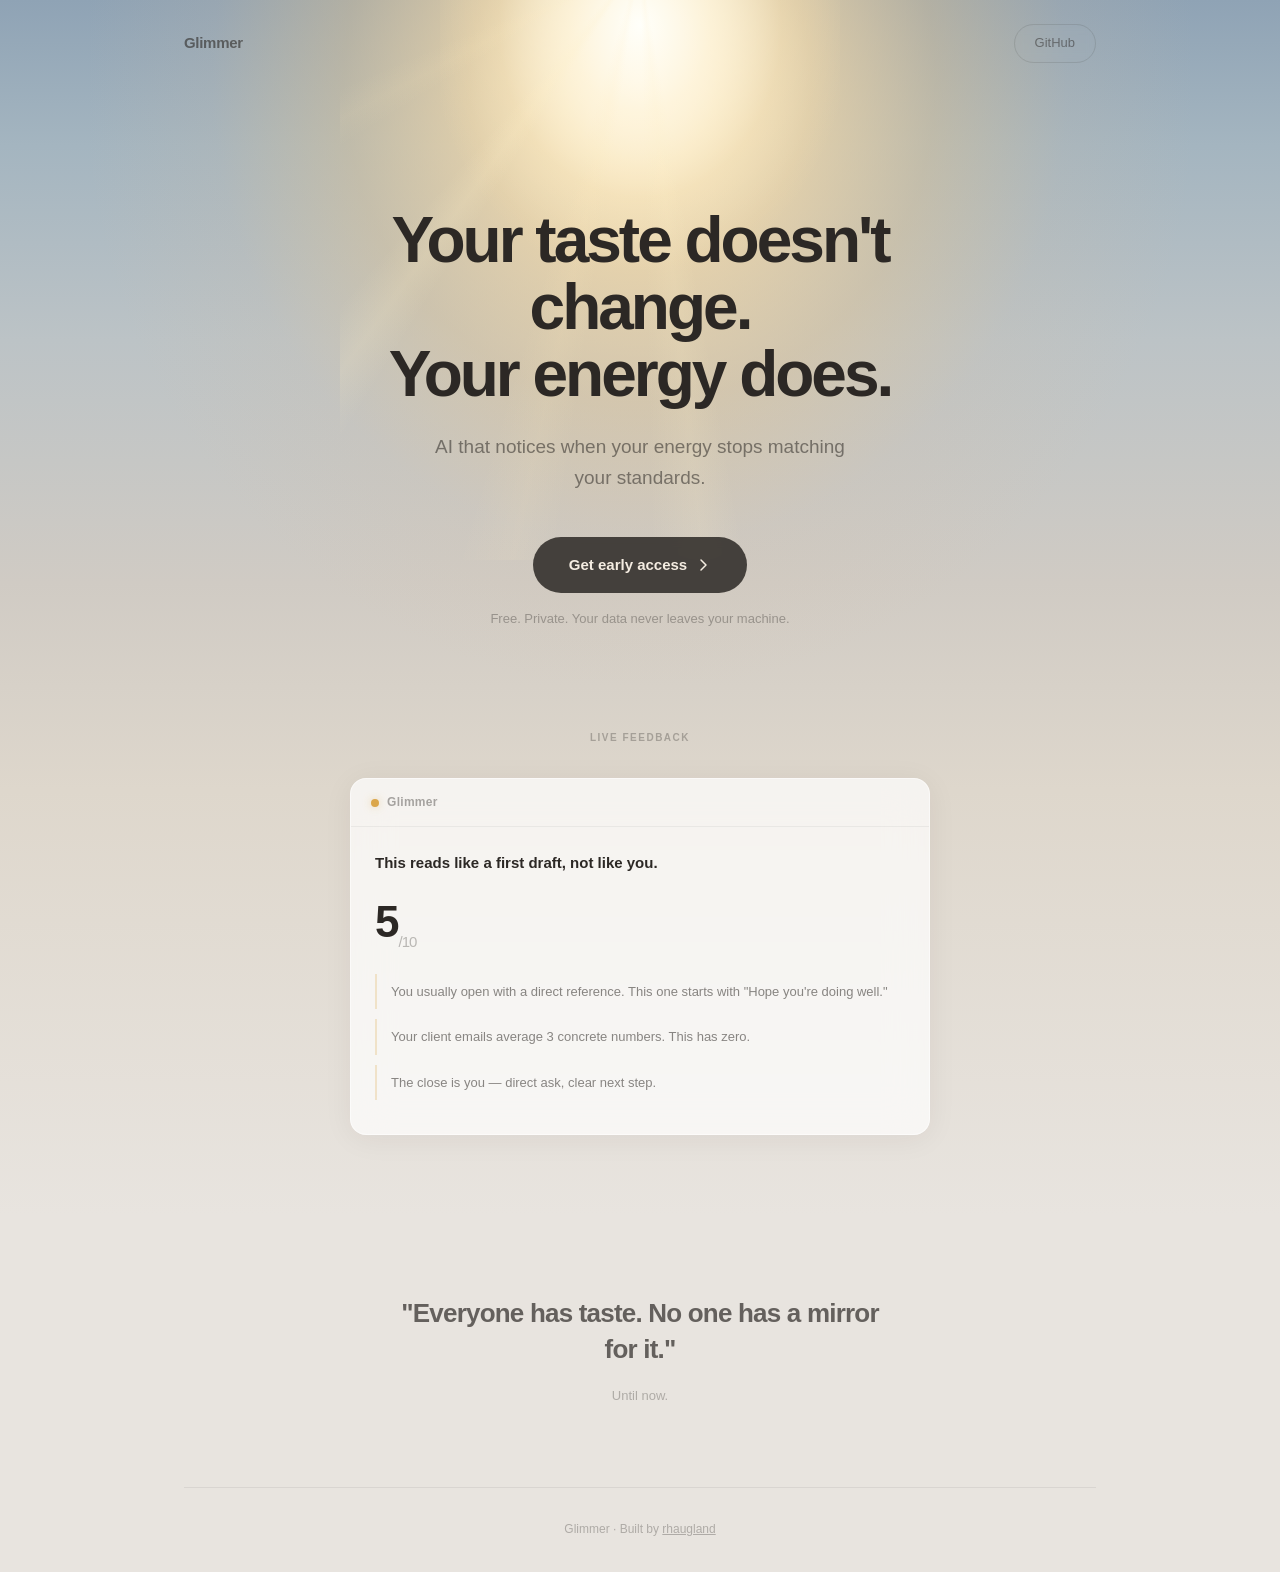
==== commit ede22b85: "Fix tagline — energy drags down standards, not the other way Co-Authored-By: Claude Opus 4.6 <norepl" ====
--- a/site/index.html
+++ b/site/index.html
@@ -309,7 +309,7 @@
   <div class="container">
     <div class="hero">
       <h1>Your taste doesn't change.<br>Your energy does.</h1>
-      <p>AI that catches when one starts dragging down the other.</p>
+      <p>AI that notices when your energy stops matching your standards.</p>
       <a href="https://github.com/rhaugland/discernment" class="hero-cta">
         Get early access
         <svg width="16" height="16" viewBox="0 0 16 16" fill="none"><path d="M6 3L11 8L6 13" stroke="currentColor" stroke-width="1.5" stroke-linecap="round" stroke-linejoin="round"/></svg>
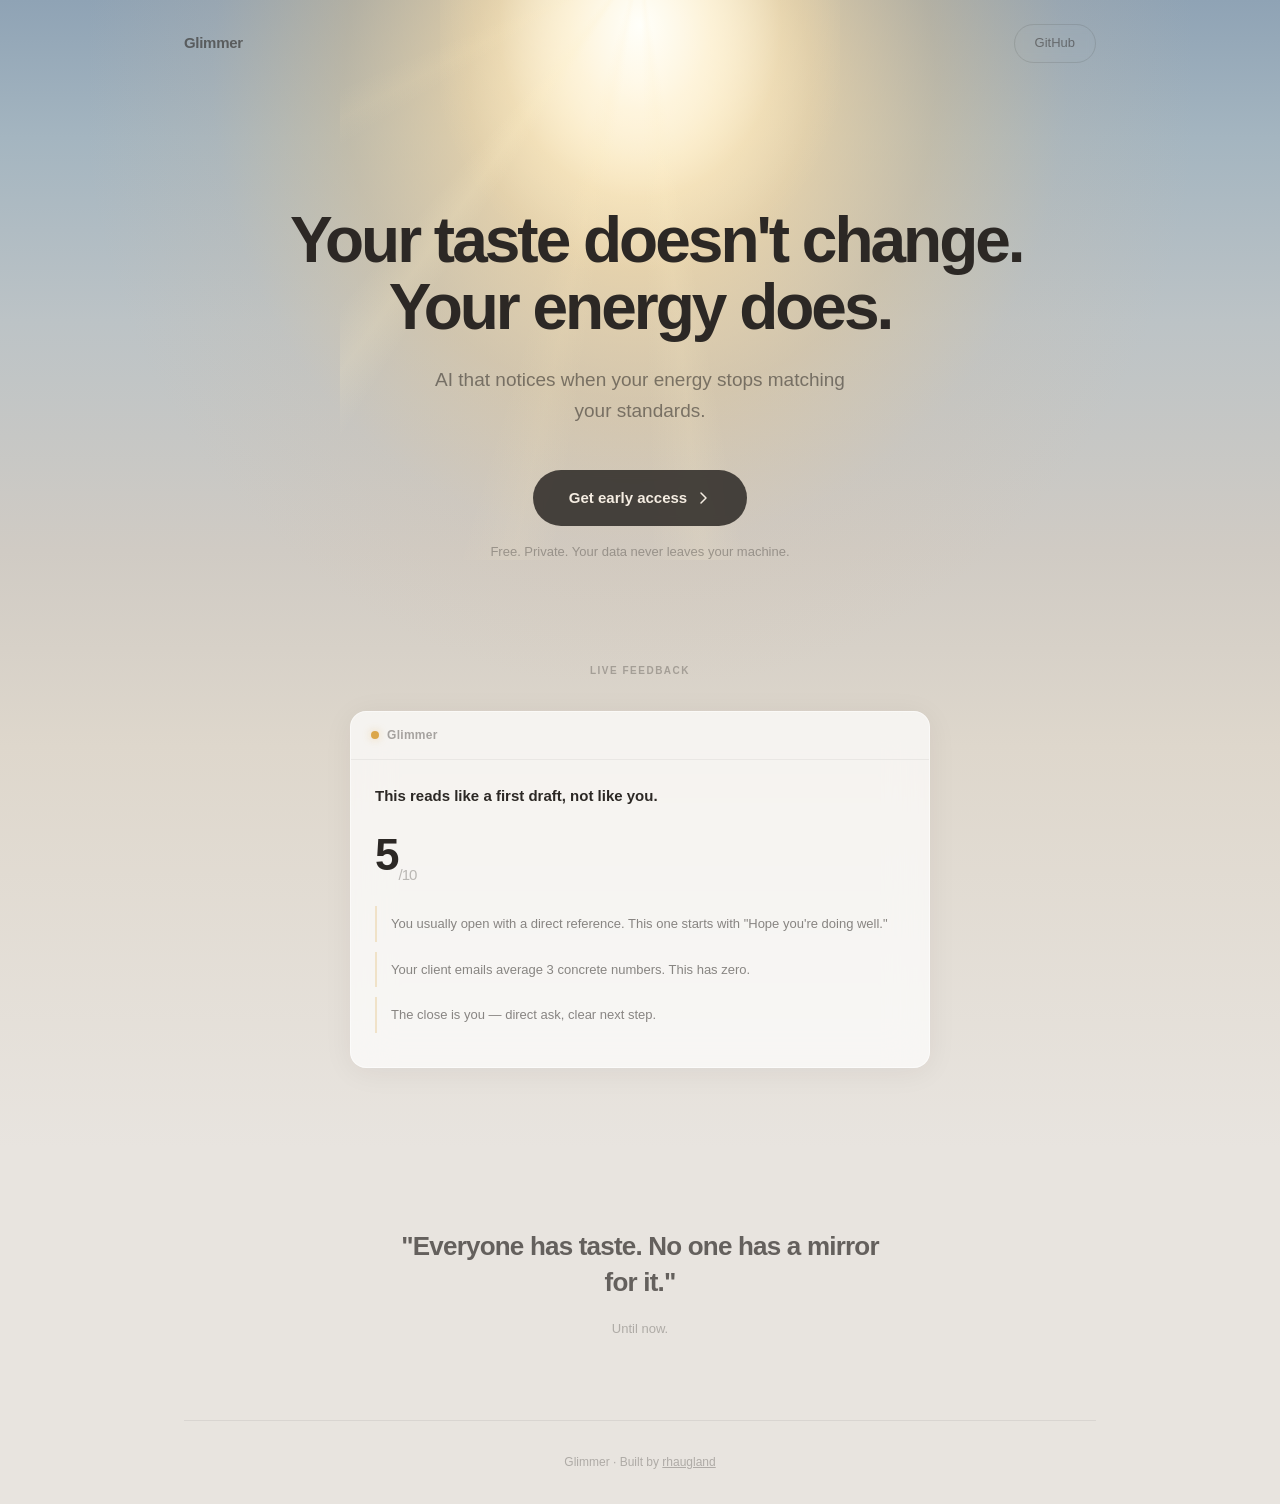
==== commit 7afa9fa6: "Keep headline on one line, scale down on mobile Co-Authored-By: Claude Opus 4.6 <noreply@anthropic.c" ====
--- a/site/index.html
+++ b/site/index.html
@@ -284,7 +284,7 @@
 
   @media (max-width: 768px) {
     .hero { padding: 80px 0 60px; }
-    .hero h1 { font-size: 38px; letter-spacing: -1.5px; }
+    .hero h1 { font-size: clamp(24px, 5.5vw, 38px); letter-spacing: -1.5px; }
     .hero p { font-size: 16px; }
     .sunbreak { width: 500px; height: 400px; }
     .rays { width: 400px; height: 400px; }
@@ -308,7 +308,7 @@
 
   <div class="container">
     <div class="hero">
-      <h1>Your taste doesn't change.<br>Your energy does.</h1>
+      <h1 style="white-space: nowrap;">Your taste doesn't change.<br>Your energy does.</h1>
       <p>AI that notices when your energy stops matching your standards.</p>
       <a href="https://github.com/rhaugland/discernment" class="hero-cta">
         Get early access
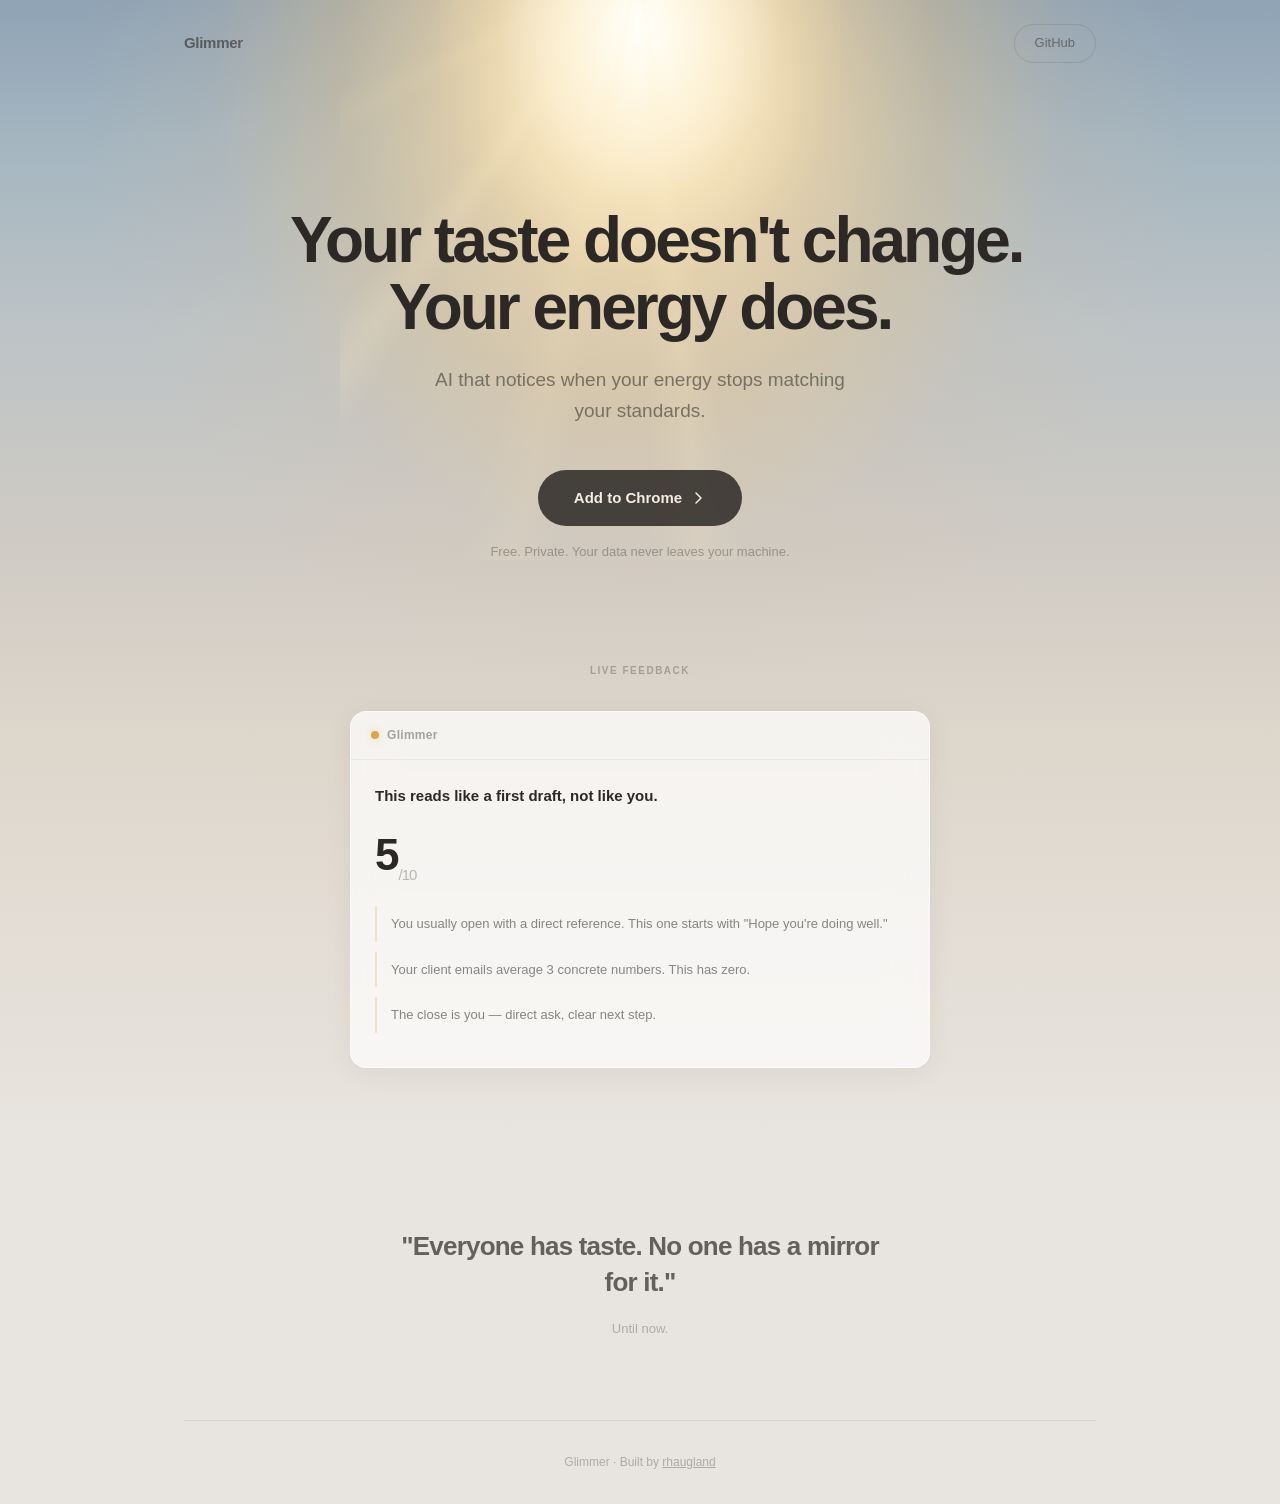
==== commit f3bb1c20: "Point CTA to Chrome Web Store listing Co-Authored-By: Claude Opus 4.6 <noreply@anthropic.com>" ====
--- a/site/index.html
+++ b/site/index.html
@@ -310,8 +310,8 @@
     <div class="hero">
       <h1 style="white-space: nowrap;">Your taste doesn't change.<br>Your energy does.</h1>
       <p>AI that notices when your energy stops matching your standards.</p>
-      <a href="https://github.com/rhaugland/discernment" class="hero-cta">
-        Get early access
+      <a href="https://chromewebstore.google.com/detail/discernment/nalmffchcmhecjpofnhmjlnbokfhbbaj" class="hero-cta">
+        Add to Chrome
         <svg width="16" height="16" viewBox="0 0 16 16" fill="none"><path d="M6 3L11 8L6 13" stroke="currentColor" stroke-width="1.5" stroke-linecap="round" stroke-linejoin="round"/></svg>
       </a>
       <div class="hero-sub">Free. Private. Your data never leaves your machine.</div>
